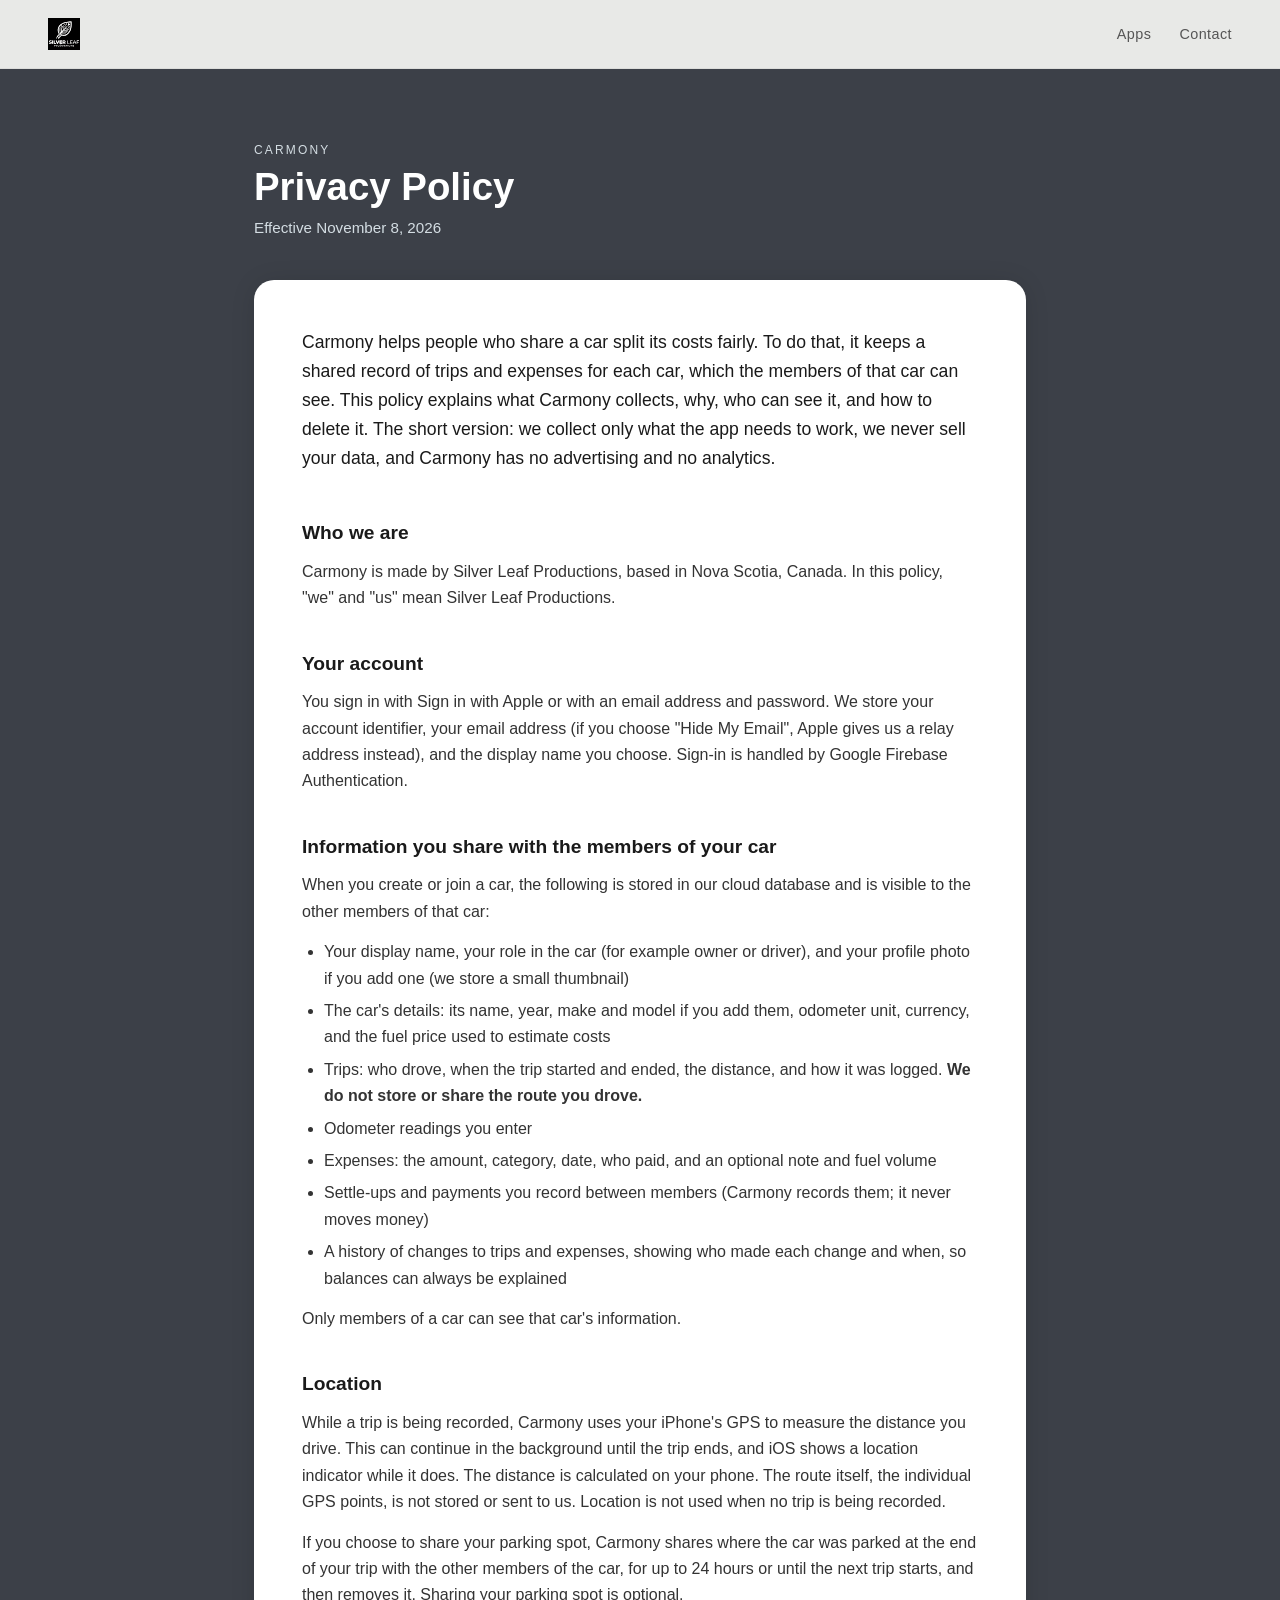
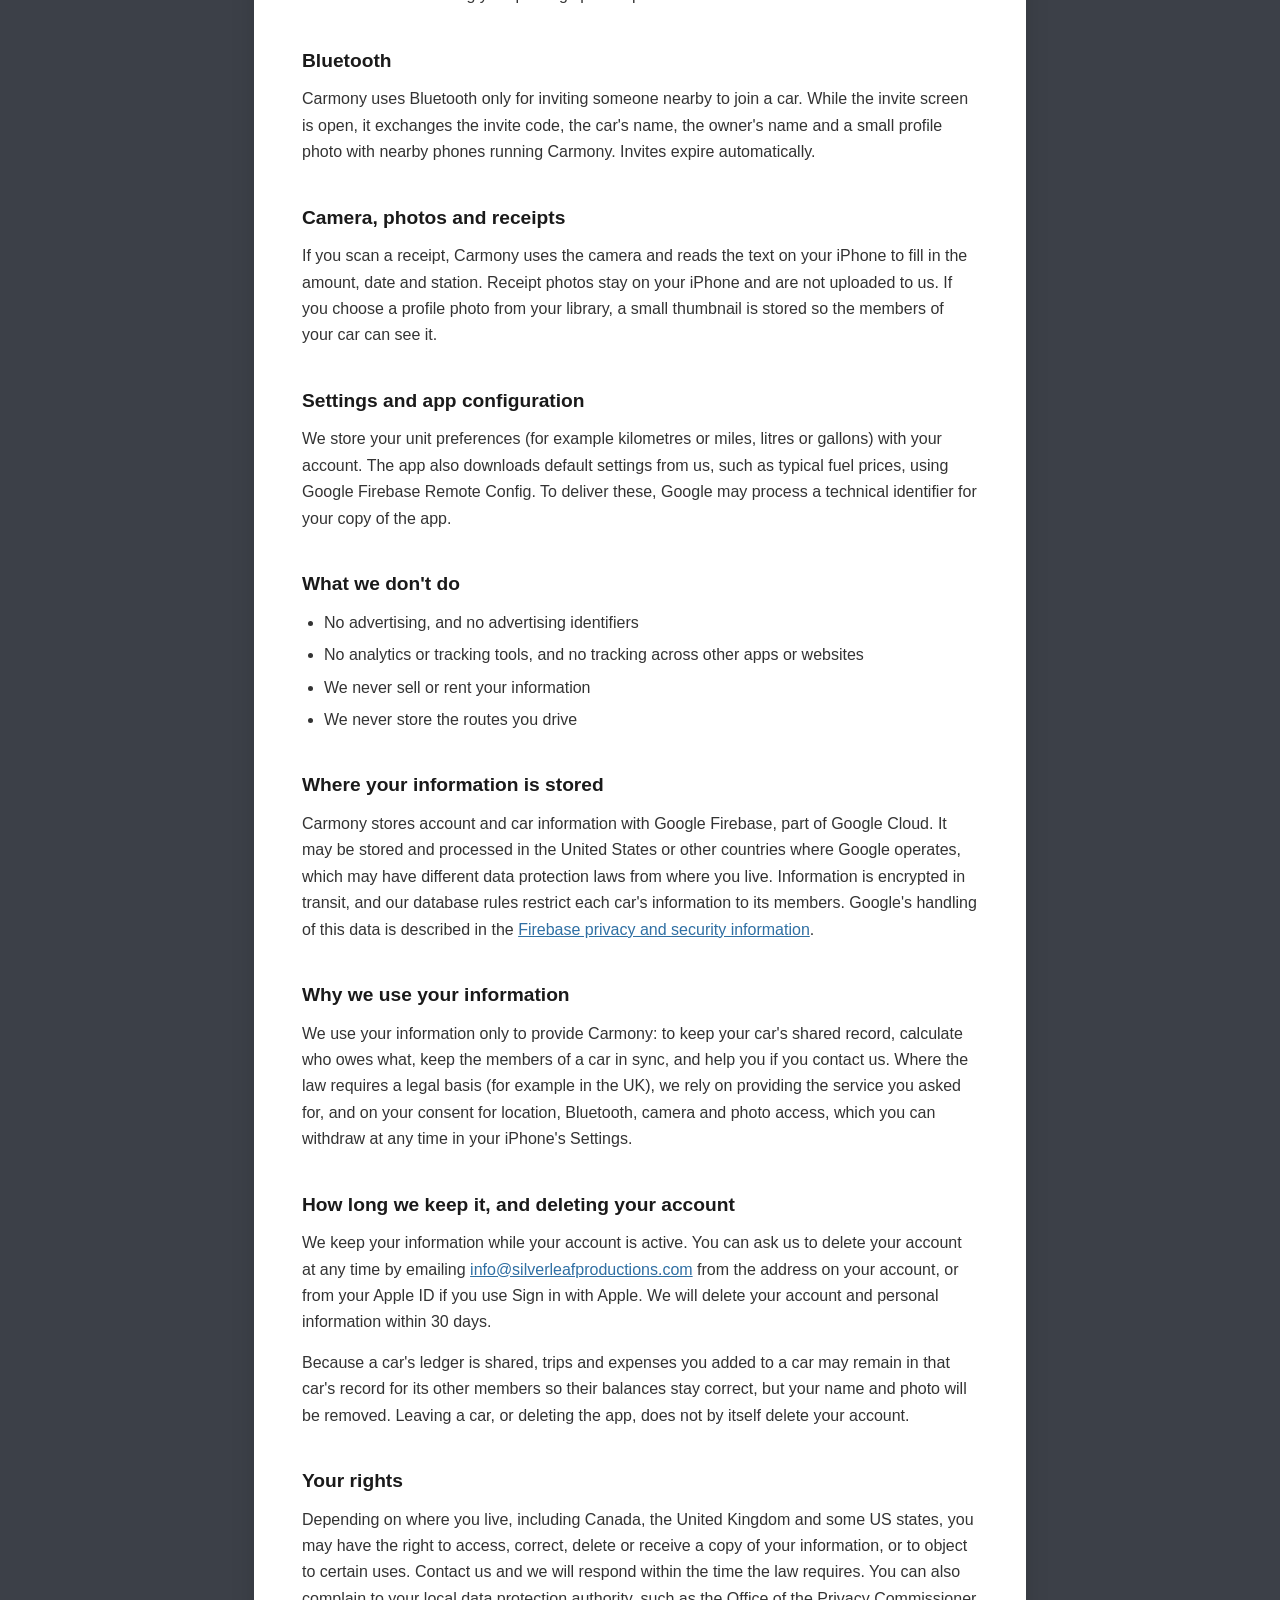
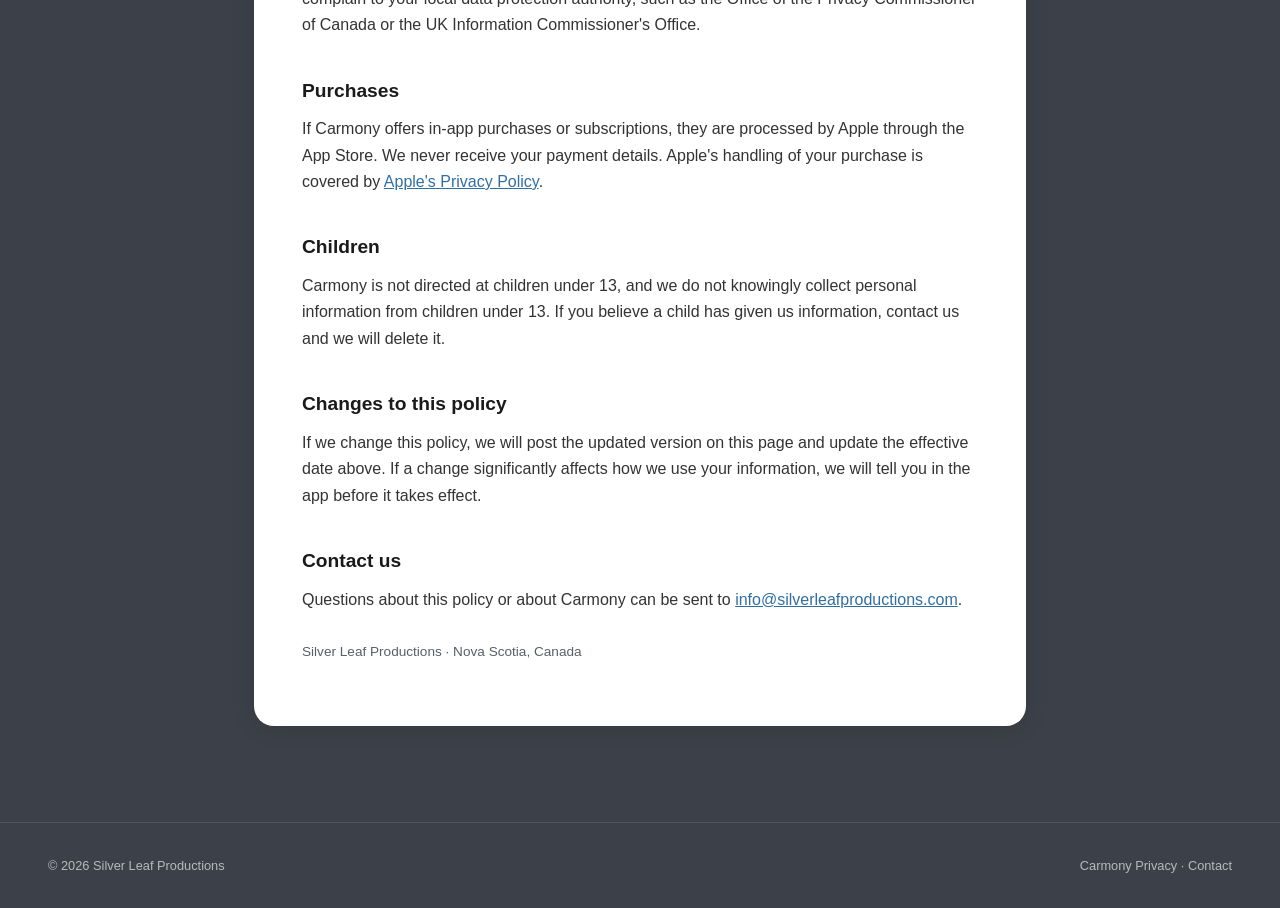
==== carmony/privacy.html @ 67d1f0e3 "Add files via upload" ====
<!DOCTYPE html>
<html lang="en">
<head>
  <meta charset="UTF-8" />
  <meta name="viewport" content="width=device-width, initial-scale=1.0" />
  <title>Carmony Privacy Policy – Silver Leaf Productions</title>
  <meta name="description" content="Privacy policy for Carmony, the shared-car cost app by Silver Leaf Productions." />
  <link rel="icon" type="image/png" sizes="32x32" href="../assets/favicon-32.png" />
  <link rel="icon" type="image/png" sizes="48x48" href="../assets/favicon-48.png" />
  <link rel="apple-touch-icon" href="../assets/apple-touch-icon.png" />
  <link rel="stylesheet" href="carmony.css" />
</head>
<body>

  <nav>
    <a class="nav-logo" href="../">
      <img src="../Silver%20Leaf%20%20-%20Black%20and%20White.svg" alt="Silver Leaf Productions" />
    </a>
    <ul class="nav-links">
      <li><a href="../#apps">Apps</a></li>
      <li><a href="../#contact">Contact</a></li>
    </ul>
  </nav>

  <main class="page">
    <header class="page-head">
      <div>
        <p class="section-label">Carmony</p>
        <h1>Privacy Policy</h1>
        <p class="meta">Effective November 8, 2026</p>
      </div>
    </header>

    <article class="card prose">
      <p class="lead">
        Carmony helps people who share a car split its costs fairly. To do that, it keeps a shared
        record of trips and expenses for each car, which the members of that car can see. This policy
        explains what Carmony collects, why, who can see it, and how to delete it. The short version:
        we collect only what the app needs to work, we never sell your data, and Carmony has no
        advertising and no analytics.
      </p>

      <h2>Who we are</h2>
      <p>
        Carmony is made by Silver Leaf Productions, based in Nova Scotia, Canada. In this policy,
        "we" and "us" mean Silver Leaf Productions.
      </p>

      <h2>Your account</h2>
      <p>
        You sign in with Sign in with Apple or with an email address and password. We store your
        account identifier, your email address (if you choose "Hide My Email", Apple gives us a relay
        address instead), and the display name you choose. Sign-in is handled by Google Firebase
        Authentication.
      </p>

      <h2>Information you share with the members of your car</h2>
      <p>
        When you create or join a car, the following is stored in our cloud database and is visible to
        the other members of that car:
      </p>
      <ul>
        <li>Your display name, your role in the car (for example owner or driver), and your profile
          photo if you add one (we store a small thumbnail)</li>
        <li>The car's details: its name, year, make and model if you add them, odometer unit,
          currency, and the fuel price used to estimate costs</li>
        <li>Trips: who drove, when the trip started and ended, the distance, and how it was logged.
          <strong>We do not store or share the route you drove.</strong></li>
        <li>Odometer readings you enter</li>
        <li>Expenses: the amount, category, date, who paid, and an optional note and fuel volume</li>
        <li>Settle-ups and payments you record between members (Carmony records them; it never moves
          money)</li>
        <li>A history of changes to trips and expenses, showing who made each change and when, so
          balances can always be explained</li>
      </ul>
      <p>Only members of a car can see that car's information.</p>

      <h2>Location</h2>
      <p>
        While a trip is being recorded, Carmony uses your iPhone's GPS to measure the distance you
        drive. This can continue in the background until the trip ends, and iOS shows a location
        indicator while it does. The distance is calculated on your phone. The route itself, the
        individual GPS points, is not stored or sent to us. Location is not used when no trip is
        being recorded.
      </p>
      <p>
        If you choose to share your parking spot, Carmony shares where the car was parked at the end
        of your trip with the other members of the car, for up to 24 hours or until the next trip
        starts, and then removes it. Sharing your parking spot is optional.
      </p>

      <h2>Bluetooth</h2>
      <p>
        Carmony uses Bluetooth only for inviting someone nearby to join a car. While the invite screen
        is open, it exchanges the invite code, the car's name, the owner's name and a small profile
        photo with nearby phones running Carmony. Invites expire automatically.
      </p>

      <h2>Camera, photos and receipts</h2>
      <p>
        If you scan a receipt, Carmony uses the camera and reads the text on your iPhone to fill in
        the amount, date and station. Receipt photos stay on your iPhone and are not uploaded to us.
        If you choose a profile photo from your library, a small thumbnail is stored so the members of
        your car can see it.
      </p>

      <h2>Settings and app configuration</h2>
      <p>
        We store your unit preferences (for example kilometres or miles, litres or gallons) with your
        account. The app also downloads default settings from us, such as typical fuel prices, using
        Google Firebase Remote Config. To deliver these, Google may process a technical identifier for
        your copy of the app.
      </p>

      <h2>What we don't do</h2>
      <ul>
        <li>No advertising, and no advertising identifiers</li>
        <li>No analytics or tracking tools, and no tracking across other apps or websites</li>
        <li>We never sell or rent your information</li>
        <li>We never store the routes you drive</li>
      </ul>

      <h2>Where your information is stored</h2>
      <p>
        Carmony stores account and car information with Google Firebase, part of Google Cloud. It may
        be stored and processed in the United States or other countries where Google operates, which
        may have different data protection laws from where you live. Information is encrypted in
        transit, and our database rules restrict each car's information to its members. Google's
        handling of this data is described in the
        <a href="https://firebase.google.com/support/privacy" target="_blank" rel="noopener">Firebase privacy and security information</a>.
      </p>

      <h2>Why we use your information</h2>
      <p>
        We use your information only to provide Carmony: to keep your car's shared record, calculate
        who owes what, keep the members of a car in sync, and help you if you contact us. Where the law
        requires a legal basis (for example in the UK), we rely on providing the service you asked
        for, and on your consent for location, Bluetooth, camera and photo access, which you can
        withdraw at any time in your iPhone's Settings.
      </p>

      <h2>How long we keep it, and deleting your account</h2>
      <p>
        We keep your information while your account is active. You can ask us to delete your account
        at any time by emailing
        <a href="mailto:info@silverleafproductions.com">info@silverleafproductions.com</a> from the
        address on your account, or from your Apple ID if you use Sign in with Apple. We will delete
        your account and personal information within 30 days.
      </p>
      <p>
        Because a car's ledger is shared, trips and expenses you added to a car may remain in that
        car's record for its other members so their balances stay correct, but your name and photo
        will be removed. Leaving a car, or deleting the app, does not by itself delete your account.
      </p>

      <h2>Your rights</h2>
      <p>
        Depending on where you live, including Canada, the United Kingdom and some US states, you may
        have the right to access, correct, delete or receive a copy of your information, or to object
        to certain uses. Contact us and we will respond within the time the law requires. You can also
        complain to your local data protection authority, such as the Office of the Privacy
        Commissioner of Canada or the UK Information Commissioner's Office.
      </p>

      <h2>Purchases</h2>
      <p>
        If Carmony offers in-app purchases or subscriptions, they are processed by Apple through the
        App Store. We never receive your payment details. Apple's handling of your purchase is covered
        by <a href="https://www.apple.com/legal/privacy/" target="_blank" rel="noopener">Apple's Privacy Policy</a>.
      </p>

      <h2>Children</h2>
      <p>
        Carmony is not directed at children under 13, and we do not knowingly collect personal
        information from children under 13. If you believe a child has given us information, contact
        us and we will delete it.
      </p>

      <h2>Changes to this policy</h2>
      <p>
        If we change this policy, we will post the updated version on this page and update the
        effective date above. If a change significantly affects how we use your information, we will
        tell you in the app before it takes effect.
      </p>

      <h2>Contact us</h2>
      <p>
        Questions about this policy or about Carmony can be sent to
        <a href="mailto:info@silverleafproductions.com">info@silverleafproductions.com</a>.
      </p>
      <p class="fine">Silver Leaf Productions · Nova Scotia, Canada</p>
    </article>
  </main>

  <footer>
    <span>© 2026 Silver Leaf Productions</span>
    <span><a href="privacy.html">Carmony Privacy</a> · <a href="../#contact">Contact</a></span>
  </footer>

</body>
</html>
---- carmony/carmony.css ----
*, *::before, *::after { box-sizing: border-box; margin: 0; padding: 0; }

:root {
  --silver: #9eadb8;
  --silver-light: #d4dde3;
  --silver-dark: #5c7280;
  --sky: #2f6fa3;
  --text: #1a1a1a;
  --muted: #5a5f66;
  --bg: #3c4048;
}

body {
  font-family: -apple-system, BlinkMacSystemFont, "Segoe UI", Helvetica, Arial, sans-serif;
  background: var(--bg);
  color: var(--text);
  line-height: 1.65;
}

/* NAV (matches the main site) */
nav {
  position: sticky; top: 0; z-index: 100;
  display: flex; justify-content: space-between; align-items: center; flex-wrap: wrap; gap: 12px;
  padding: 18px 48px;
  background: rgba(248,248,246,0.92);
  backdrop-filter: blur(12px);
  border-bottom: 1px solid rgba(0,0,0,0.06);
}
.nav-logo img { height: 32px; width: auto; display: block; }
.nav-links { display: flex; gap: 28px; list-style: none; flex-wrap: wrap; }
.nav-links a { text-decoration: none; color: #555; font-size: 0.9rem; letter-spacing: 0.03em; }
.nav-links a:hover { color: var(--text); }

/* PAGE */
.page { max-width: 820px; margin: 0 auto; padding: 72px 24px 96px; }

.page-head { display: flex; align-items: center; gap: 28px; margin-bottom: 40px; color: #fff; }
.page-icon {
  width: 96px; height: 96px; border-radius: 22px; object-fit: cover; flex-shrink: 0;
  box-shadow: 0 8px 28px rgba(0,0,0,0.35);
}
.section-label {
  font-size: 0.75rem; letter-spacing: 0.18em; text-transform: uppercase;
  color: var(--silver-light); margin-bottom: 4px;
}
.page-head h1 { font-size: 2.4rem; font-weight: 600; line-height: 1.15; }
.meta { color: var(--silver-light); font-size: 0.95rem; margin-top: 6px; }

.card {
  background: #fff; border-radius: 20px; padding: 48px;
  box-shadow: 0 2px 24px rgba(0,0,0,0.12);
}
.card + .card { margin-top: 28px; }

/* LONG-FORM TEXT */
.prose h2 { font-size: 1.2rem; font-weight: 600; margin: 36px 0 10px; }
.prose h2:first-child { margin-top: 0; }
.prose p { color: #333; margin-bottom: 14px; }
.prose ul { margin: 0 0 14px 22px; color: #333; }
.prose li { margin-bottom: 6px; }
.prose a { color: var(--sky); }
.prose .lead { font-size: 1.1rem; color: var(--text); padding-bottom: 8px; }
.prose .fine { color: var(--muted); font-size: 0.85rem; margin-top: 28px; }

/* SUPPORT CONTACT */
.contact-card { display: flex; align-items: center; justify-content: space-between; gap: 32px; }
.contact-card h2 { font-size: 1.3rem; font-weight: 600; margin-bottom: 6px; }
.contact-card p { color: var(--muted); }
.btn {
  display: inline-block; flex-shrink: 0;
  background: var(--text); color: #fff; text-decoration: none;
  font-size: 0.9rem; font-weight: 500; letter-spacing: 0.03em;
  padding: 14px 26px; border-radius: 30px;
}
.btn:hover { background: #333; }

/* FAQ */
details { border-top: 1px solid #ebebe8; padding: 18px 0; }
details:last-child { border-bottom: 1px solid #ebebe8; }
summary {
  cursor: pointer; font-weight: 600; list-style: none;
  display: flex; justify-content: space-between; align-items: center; gap: 16px;
  min-height: 28px;
}
summary::-webkit-details-marker { display: none; }
summary::after { content: "+"; font-size: 1.4rem; font-weight: 400; color: var(--silver-dark); }
details[open] summary::after { content: "−"; }
details p { margin: 12px 0 0; }

/* FOOTER */
footer {
  border-top: 1px solid rgba(255,255,255,0.12);
  padding: 32px 48px;
  display: flex; justify-content: space-between; align-items: center; gap: 12px;
  font-size: 0.8rem; color: #b5bac0;
}
footer a { color: #b5bac0; text-decoration: none; }
footer a:hover { color: #fff; }

@media (max-width: 640px) {
  nav { padding: 14px 20px; }
  .page { padding: 48px 16px 72px; }
  .page-head { gap: 18px; }
  .page-icon { width: 72px; height: 72px; border-radius: 17px; }
  .page-head h1 { font-size: 1.9rem; }
  .card { padding: 28px 22px; }
  .contact-card { flex-direction: column; align-items: flex-start; }
  footer { flex-direction: column; text-align: center; padding: 28px 20px; }
}
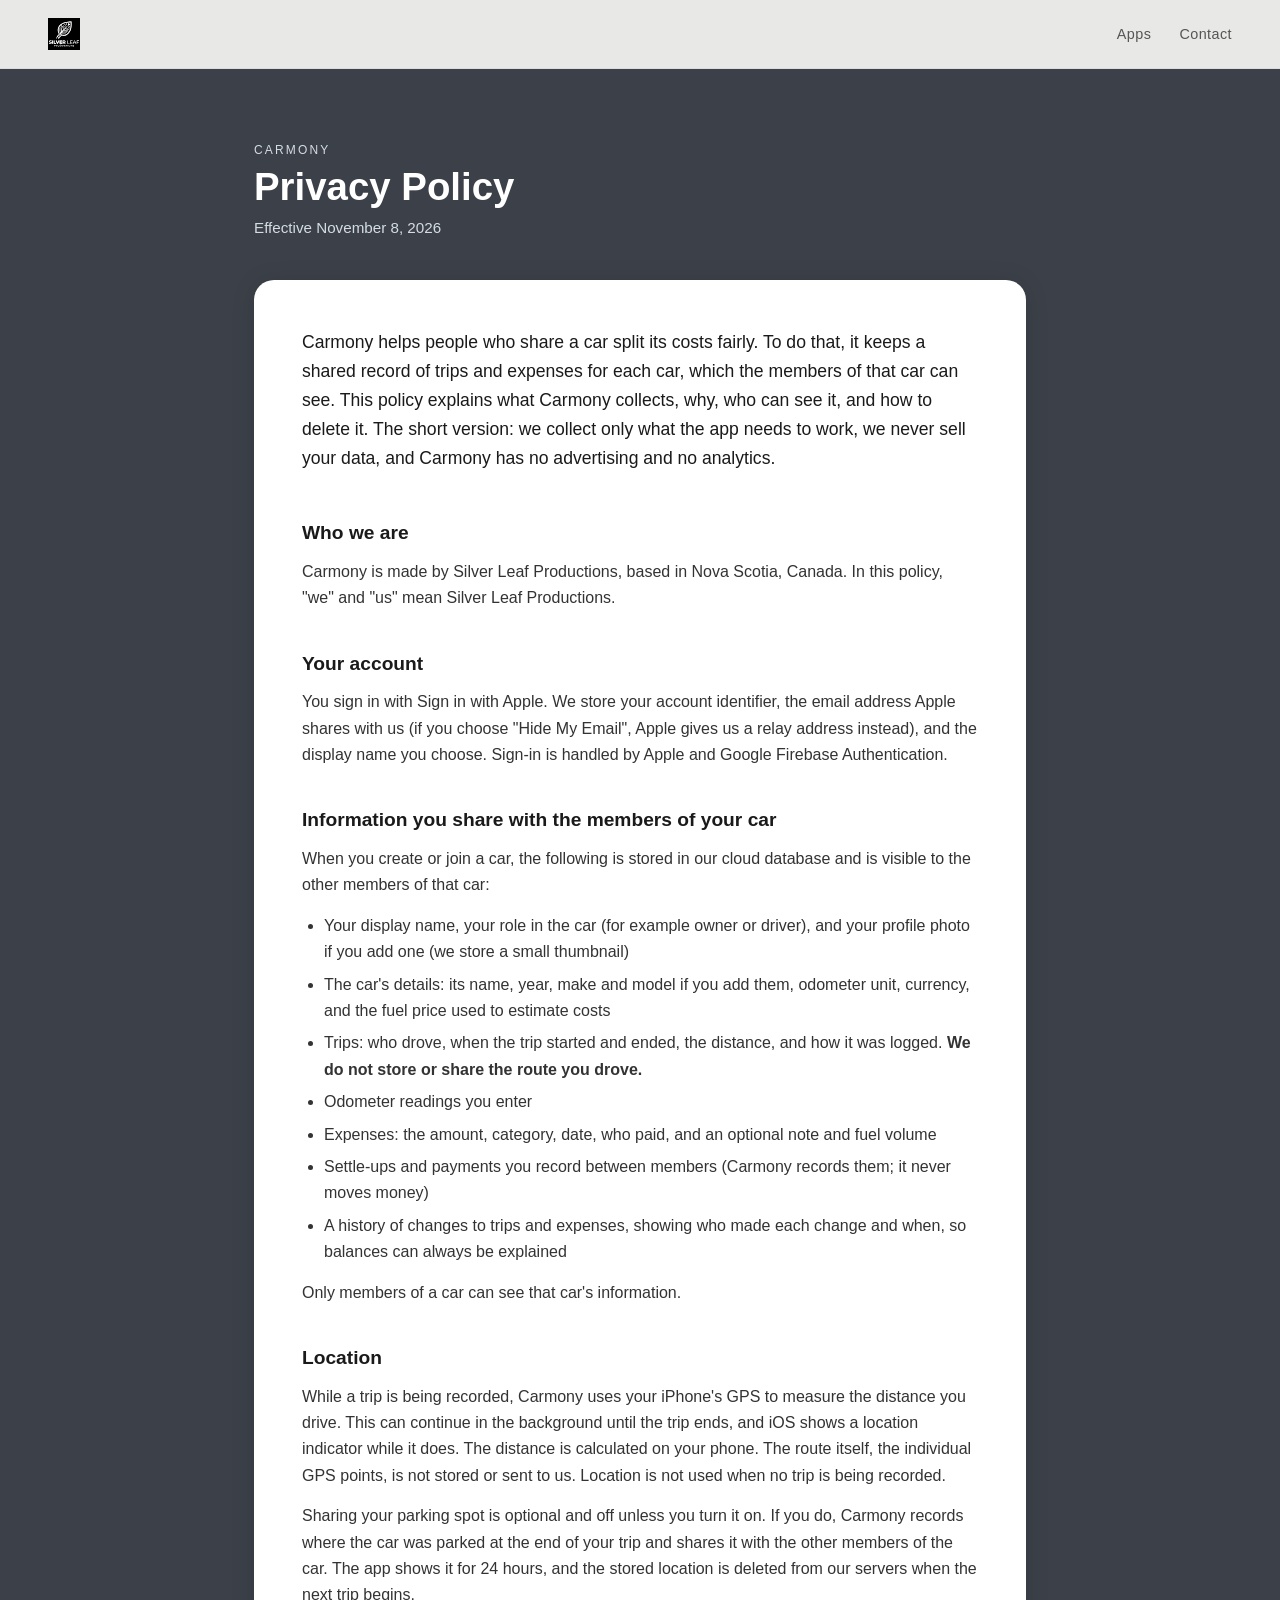
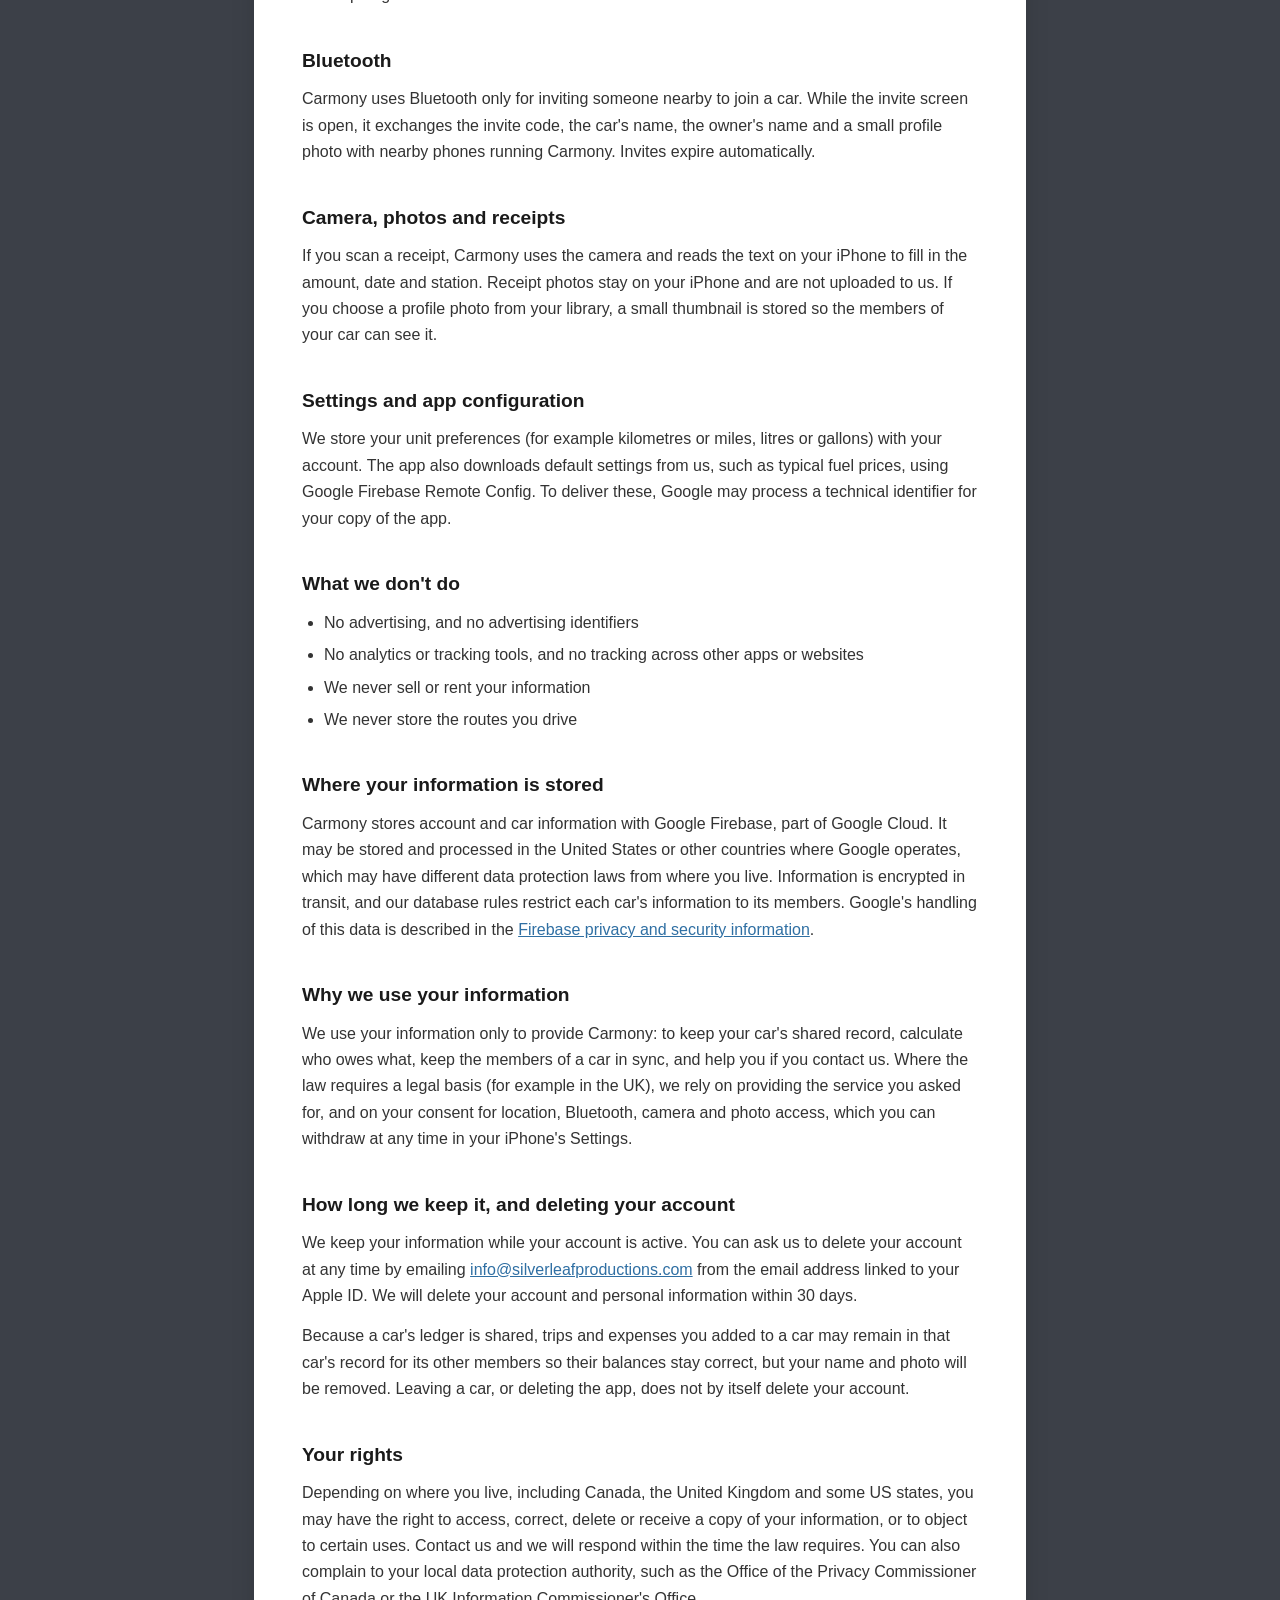
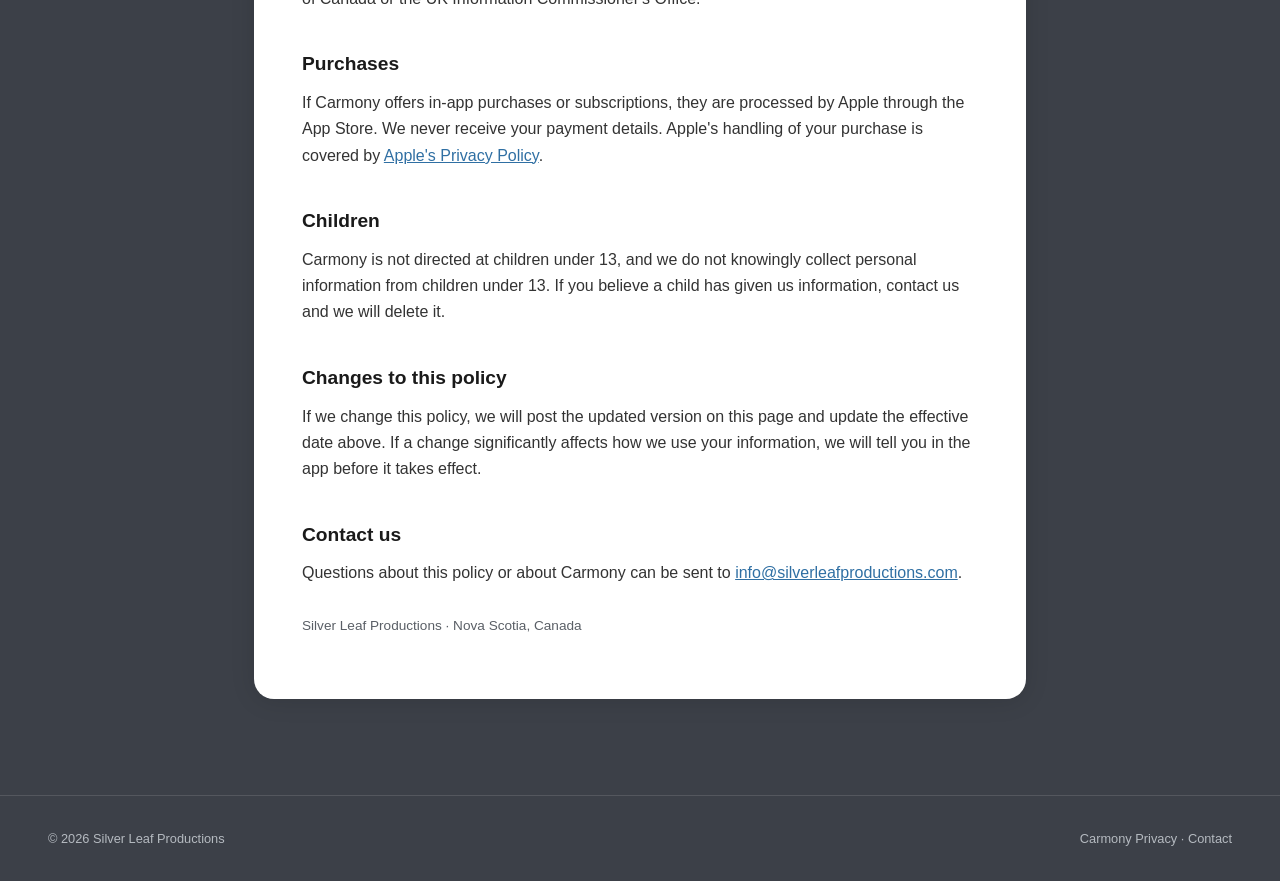
==== commit 80c4cd90: "Add files via upload" ====
--- a/carmony/privacy.html
+++ b/carmony/privacy.html
@@ -48,9 +48,9 @@
 
       <h2>Your account</h2>
       <p>
-        You sign in with Sign in with Apple or with an email address and password. We store your
-        account identifier, your email address (if you choose "Hide My Email", Apple gives us a relay
-        address instead), and the display name you choose. Sign-in is handled by Google Firebase
+        You sign in with Sign in with Apple. We store your account identifier, the email address
+        Apple shares with us (if you choose "Hide My Email", Apple gives us a relay address instead),
+        and the display name you choose. Sign-in is handled by Apple and Google Firebase
         Authentication.
       </p>
 
@@ -84,9 +84,10 @@
         being recorded.
       </p>
       <p>
-        If you choose to share your parking spot, Carmony shares where the car was parked at the end
-        of your trip with the other members of the car, for up to 24 hours or until the next trip
-        starts, and then removes it. Sharing your parking spot is optional.
+        Sharing your parking spot is optional and off unless you turn it on. If you do, Carmony
+        records where the car was parked at the end of your trip and shares it with the other members
+        of the car. The app shows it for 24 hours, and the stored location is deleted from our servers
+        when the next trip begins.
       </p>
 
       <h2>Bluetooth</h2>
@@ -144,7 +145,7 @@
         We keep your information while your account is active. You can ask us to delete your account
         at any time by emailing
         <a href="mailto:info@silverleafproductions.com">info@silverleafproductions.com</a> from the
-        address on your account, or from your Apple ID if you use Sign in with Apple. We will delete
+        email address linked to your Apple ID. We will delete
         your account and personal information within 30 days.
       </p>
       <p>
